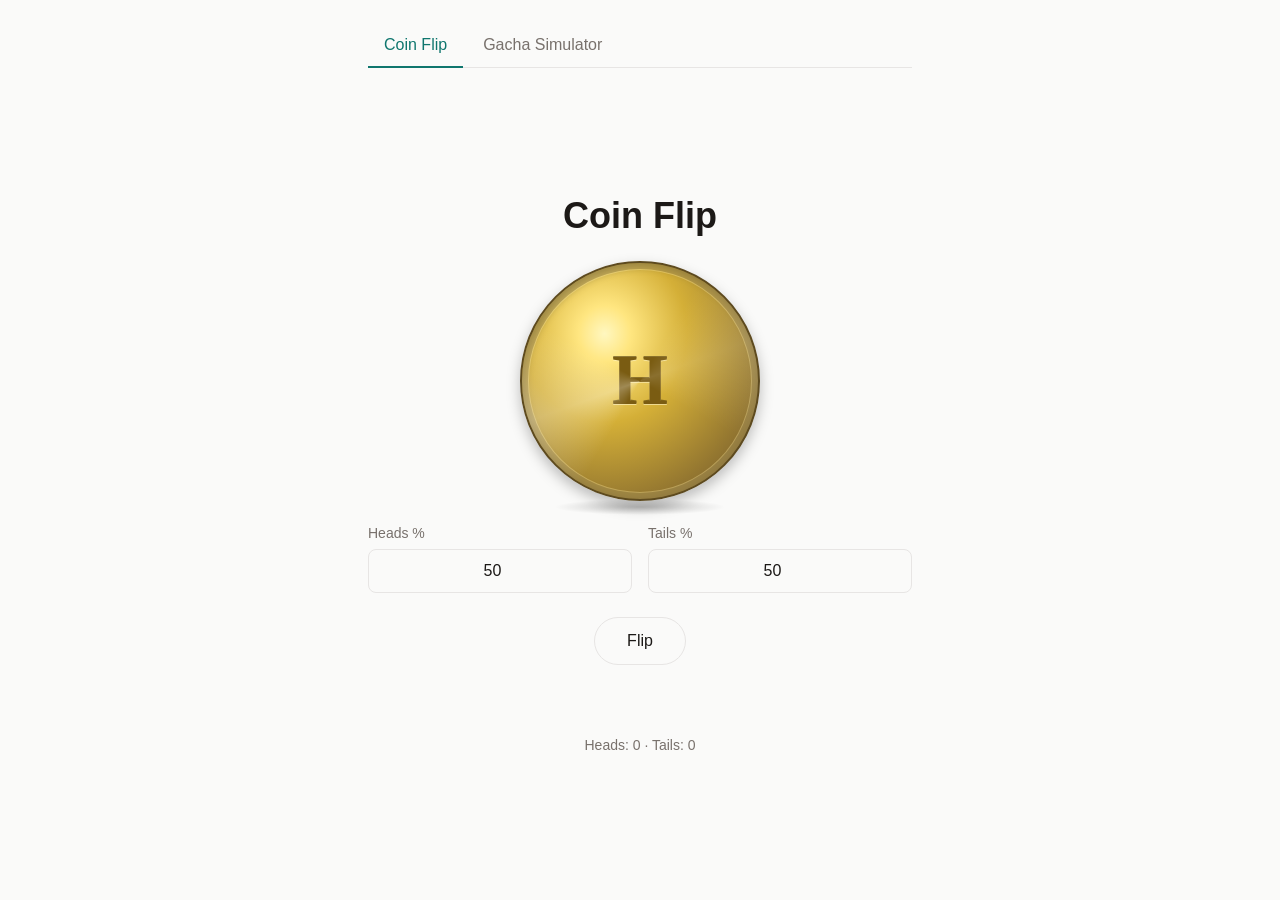
==== index.html @ 856ff793 "Simplify gacha cards: 5 per row, rarity badge overlaid on artwork" ====
<!DOCTYPE html>
<html lang="en">
<head>
	<meta charset="utf-8">
	<meta name="viewport" content="width=device-width, initial-scale=1, viewport-fit=cover">
	<title>Coin Flip</title>
	<link rel="icon" href="data:image/svg+xml,<svg xmlns='http://www.w3.org/2000/svg' viewBox='0 0 100 100'><text y='.9em' font-size='90'>🪙</text></svg>">
	<link rel="stylesheet" href="styles.css?v=6">
</head>
<body>
	<nav class="site-nav" aria-label="Simulators">
		<a class="nav-link active" href="index.html" aria-current="page">Coin Flip</a>
		<a class="nav-link" href="gacha.html">Gacha Simulator</a>
	</nav>
	<main class="app">
		<h1>Coin Flip</h1>
		<div class="scene">
			<div class="coin-shadow" aria-hidden="true"></div>
			<div class="coin-mover" id="coin" role="button" tabindex="0" aria-label="Flip the coin">
				<div class="coin">
					<div class="coin-face coin-heads" aria-hidden="true">H</div>
					<div class="coin-face coin-tails" aria-hidden="true">T</div>
				</div>
			</div>
		</div>
		<div class="controls">
			<label class="percent-field">
				<span>Heads %</span>
				<input id="heads-input" type="number" min="0" max="100" step="0.01" value="50" inputmode="decimal">
			</label>
			<label class="percent-field">
				<span>Tails %</span>
				<input id="tails-input" type="number" min="0" max="100" step="0.01" value="50" inputmode="decimal">
			</label>
		</div>
		<button id="flip-button" type="button">Flip</button>
		<p class="result" id="result" aria-live="polite"></p>
		<p class="stats" id="stats">Heads: 0 · Tails: 0</p>
	</main>
	<script src="script.js?v=4"></script>
</body>
</html>
---- styles.css ----
:root {
	/* color-scheme keeps native spinners and scrollbars on theme in dark mode */
	color-scheme: light dark;
	--bg: #fafaf9;
	--fg: #1c1917;
	--muted: #78716c;
	--accent: #0f766e;
	--border: #e7e5e4;
	--hover: rgba( 28, 25, 23, 0.06 );
}

@media ( prefers-color-scheme: dark ) {
	:root {
		--bg: #171717;
		--fg: #f5f5f4;
		--muted: #a8a29e;
		--accent: #5eead4;
		--border: #262626;
		--hover: rgba( 245, 245, 244, 0.08 );
	}
}

* {
	box-sizing: border-box;
}

body {
	margin: 0;
	min-height: 100dvh;
	/* Flex column keeps the nav above the app; the app's auto margin does the centring */
	display: flex;
	flex-direction: column;
	align-items: center;
	background: var( --bg );
	color: var( --fg );
	font-family: -apple-system, "Segoe UI", Roboto, "Helvetica Neue", sans-serif;
	/* Safe-area insets keep the column clear of notches and home indicators */
	padding: calc( env( safe-area-inset-top ) + 24px ) calc( env( safe-area-inset-right ) + 24px ) calc( env( safe-area-inset-bottom ) + 24px ) calc( env( safe-area-inset-left ) + 24px );
}

.app {
	display: flex;
	flex-direction: column;
	align-items: center;
	gap: 24px;
	width: 100%;
	max-width: 34rem;
	/* Auto margins centre the app when the page is short and scroll cleanly when it is not */
	margin: auto 0;
}

h1 {
	margin: 0;
	font-size: clamp( 1.5rem, 5vw, 2.25rem );
	font-weight: 600;
}

.scene {
	position: relative;
	width: clamp( 160px, 40vw, 240px );
	height: clamp( 160px, 40vw, 240px );
}

.coin-shadow {
	position: absolute;
	left: 50%;
	bottom: -14px;
	width: 72%;
	height: 16px;
	margin-left: -36%;
	border-radius: 50%;
	/* Soft ellipse reads as the coin's shadow on the ground */
	background: radial-gradient( ellipse, rgba( 0, 0, 0, 0.22 ), transparent 70% );
	pointer-events: none;
}

.coin-mover {
	position: relative;
	width: 100%;
	height: 100%;
	/* The coin is a button now: click it, or focus it and press Enter or Space */
	cursor: pointer;
	user-select: none;
	/* Perspective must sit on the parent of the rotating element, not a grandparent */
	perspective: 900px;
}

.coin {
	position: relative;
	width: 100%;
	height: 100%;
	transform-style: preserve-3d;
}

.coin-mover.flipping {
	/* The arc carries the coin up and down with gravity easings per segment */
	animation: toss-arc 1s;
	/* While the toss runs the coin ignores clicks, so a rapid click cannot queue another flip */
	pointer-events: none;
}

.coin-mover.flipping .coin {
	/* The spin runs at constant angular speed, exactly like a real tossed coin */
	animation: toss-spin 1s linear forwards;
}

.coin-mover.flipping ~ .coin-shadow {
	/* The ground shadow shrinks and fades as the coin rises, returns as it falls */
	animation: toss-shadow 1s;
}

.coin-mover:focus-visible {
	/* Keyboard focus gets a clear ring around the round coin */
	outline: 2px solid var( --accent );
	outline-offset: 6px;
	border-radius: 50%;
}

@keyframes toss-arc {
	/* Ease-out on the rise (fast launch, slow at apex), ease-in on the fall (slow drop, fast land) */
	0%   { transform: translateY( 0 ) scale( 1 ); animation-timing-function: ease-out; }
	45%  { transform: translateY( -150px ) scale( 0.94 ); animation-timing-function: ease-in; }
	100% { transform: translateY( 0 ) scale( 1 ); }
}

@keyframes toss-spin {
	0%   { transform: rotateX( var( --flip-from, 0deg ) ); }
	100% { transform: rotateX( var( --flip-to, 1800deg ) ); }
}

@keyframes toss-shadow {
	0%   { transform: scale( 1 ); opacity: 0.7; }
	45%  { transform: scale( 0.5 ); opacity: 0.2; }
	100% { transform: scale( 1 ); opacity: 0.7; }
}

.coin-face {
	position: absolute;
	inset: 0;
	display: grid;
	place-items: center;
	border-radius: 50%;
	/* The border doubles as the visible edge when the coin is edge-on mid-toss */
	border: 2px solid #5d4a1f;
	/* Two radial gradients fake the convex dome of a struck coin */
	background:
		radial-gradient( ellipse farthest-corner at 35% 30%, #fff7c0 0%, #ffe680 12%, #d4af37 38%, #8a6e2f 78%, #5d4a1f 100% )
		, radial-gradient( ellipse farthest-corner at 65% 70%, #b8860b 0%, #d4af37 45%, #f0d060 100% );
	/* Inset rings read as the milled rim; the drop shadow lifts it off the page */
	box-shadow:
		inset 0 0 0 6px rgba( 60, 40, 0, 0.25 )
		, inset 0 0 0 7px rgba( 255, 235, 160, 0.35 )
		, inset 2px 3px 8px rgba( 0, 0, 0, 0.35 )
		, 0 6px 14px rgba( 0, 0, 0, 0.25 );
	color: #7a5c12;
	font-family: Georgia, "Times New Roman", serif;
	font-size: clamp( 3rem, 12vw, 4.5rem );
	font-weight: 700;
	/* Light below and dark above carves the lettering into the metal */
	text-shadow: 0 1px 0 rgba( 255, 245, 200, 0.6 ), 0 -1px 0 rgba( 60, 40, 0, 0.55 );
	backface-visibility: hidden;
}

.coin-face::after {
	/* Conic sheen sweeps across the face like light off polished gold */
	content: "";
	position: absolute;
	inset: 0;
	border-radius: 50%;
	pointer-events: none;
	background: conic-gradient( from 210deg, transparent 0deg, rgba( 255, 255, 255, 0.28 ) 40deg, transparent 90deg, transparent 180deg, rgba( 255, 255, 255, 0.12 ) 220deg, transparent 270deg );
}

.coin-tails {
	/* Tails starts rotated so it is the hidden back until the coin flips */
	transform: rotateX( 180deg );
}

.controls {
	display: flex;
	gap: 16px;
	width: 100%;
}

.percent-field {
	display: flex;
	flex-direction: column;
	gap: 8px;
	flex: 1;
	min-width: 0;
	color: var( --muted );
	font-size: 0.875rem;
}

input {
	min-height: 44px;
	width: 100%;
	padding: 8px 12px;
	border: 1px solid var( --border );
	border-radius: 8px;
	background: transparent;
	color: var( --fg );
	font: inherit;
	font-size: 16px; /* 16px stops iOS from auto-zooming the focused field */
	font-variant-numeric: tabular-nums;
	text-align: center;
}

input:focus {
	border-color: var( --accent );
}

input:focus-visible,
button:focus-visible {
	/* Keyboard focus keeps a visible ring instead of relying on the border tint alone */
	outline: 2px solid var( --accent );
	outline-offset: 2px;
}

button {
	min-height: 48px;
	padding: 14px 32px;
	border: 1px solid var( --border );
	border-radius: 999px;
	background: transparent;
	color: var( --fg );
	font: inherit;
	font-size: 1rem;
	cursor: pointer;
	transition: background 120ms ease, transform 120ms ease;
}

button:hover {
	background: var( --hover );
}

button:active {
	transform: scale( 0.98 );
}

button:disabled {
	opacity: 0.5;
	cursor: default;
}

.result {
	margin: 0;
	min-height: 1.5em;
	font-weight: 600;
	color: var( --muted );
}

.stats {
	margin: 0;
	min-height: 1.5em;
	font-size: 0.875rem;
	font-variant-numeric: tabular-nums;
	color: var( --muted );
}

.site-nav {
	display: flex;
	gap: 4px;
	width: 100%;
	max-width: 34rem;
	margin-bottom: 8px;
	border-bottom: 1px solid var( --border );
}

.nav-link {
	padding: 12px 16px;
	margin-bottom: -1px;
	border-bottom: 2px solid transparent;
	color: var( --muted );
	font-weight: 500;
	text-decoration: none;
}

.nav-link:hover {
	background: var( --hover );
	color: var( --fg );
}

.nav-link.active {
	/* The active page keeps the accent underline so the current tab is obvious */
	border-bottom-color: var( --accent );
	color: var( --accent );
}

.gacha-controls {
	display: flex;
	align-items: flex-end;
	gap: 16px;
	width: 100%;
}

.percent-input-row {
	display: flex;
	align-items: center;
	gap: 6px;
}

.percent-input-row input {
	width: 6rem;
}

.percent-suffix {
	color: var( --muted );
	font-size: 0.875rem;
}

.button-row {
	display: flex;
	gap: 8px;
}

.field-error {
	margin: 0;
	width: 100%;
	color: #dc2626;
	font-size: 0.875rem;
}

.status {
	margin: 0;
	min-height: 1.5em;
	color: var( --muted );
}

.results-grid {
	/* Exactly five cards per row, gacha-style, at every viewport width */
	display: grid;
	grid-template-columns: repeat( 5, 1fr );
	gap: 8px;
	width: 100%;
	margin: 0;
	padding: 0;
	list-style: none;
}

.card {
	overflow: hidden;
	border: 2px solid var( --border );
	border-radius: 10px;
	background: var( --bg );
}

.card-media {
	position: relative;
	aspect-ratio: 3 / 4;
	background: var( --hover );
}

.card-media img {
	display: block;
	width: 100%;
	height: 100%;
	object-fit: cover;
}

.card-fallback {
	display: grid;
	place-items: center;
	height: 100%;
	color: var( --muted );
	font-size: 0.75rem;
}

.rarity-badge {
	/* The badge sits inside the artwork so each card is just image plus rarity */
	position: absolute;
	top: 6px;
	left: 6px;
	padding: 2px 7px;
	border-radius: 999px;
	font-size: 0.7rem;
	font-weight: 700;
	letter-spacing: 0.04em;
	box-shadow: 0 1px 3px rgba( 0, 0, 0, 0.35 );
}

.card-ssr {
	/* Gold reads as the top rarity; the glow stays subtle so the art is the focus */
	border-color: #d4af37;
	box-shadow: 0 0 12px rgba( 212, 175, 55, 0.35 );
}

.card-ssr .rarity-badge {
	background: #d4af37;
	color: #3f2d00;
}

.card-sr {
	border-color: #a855f7;
}

.card-sr .rarity-badge {
	background: #a855f7;
	color: #1e1033;
}

.card-r {
	border-color: #3b82f6;
}

.card-r .rarity-badge {
	background: #3b82f6;
	color: #0b1d33;
}

.summary {
	display: flex;
	flex-direction: column;
	gap: 4px;
	width: 100%;
}

.attribution {
	margin: 0;
	color: var( --muted );
	font-size: 0.75rem;
}

.attribution a {
	color: var( --accent );
}

@media ( max-width: 600px ) {
	/* Inputs stack under 600px so each field keeps a comfortable tap target */
	.controls {
		flex-direction: column;
	}
	/* Gacha controls and buttons stack so the pull button stays a full-width tap target */
	.gacha-controls {
		flex-direction: column;
		align-items: stretch;
	}
	.button-row button {
		flex: 1;
	}
}
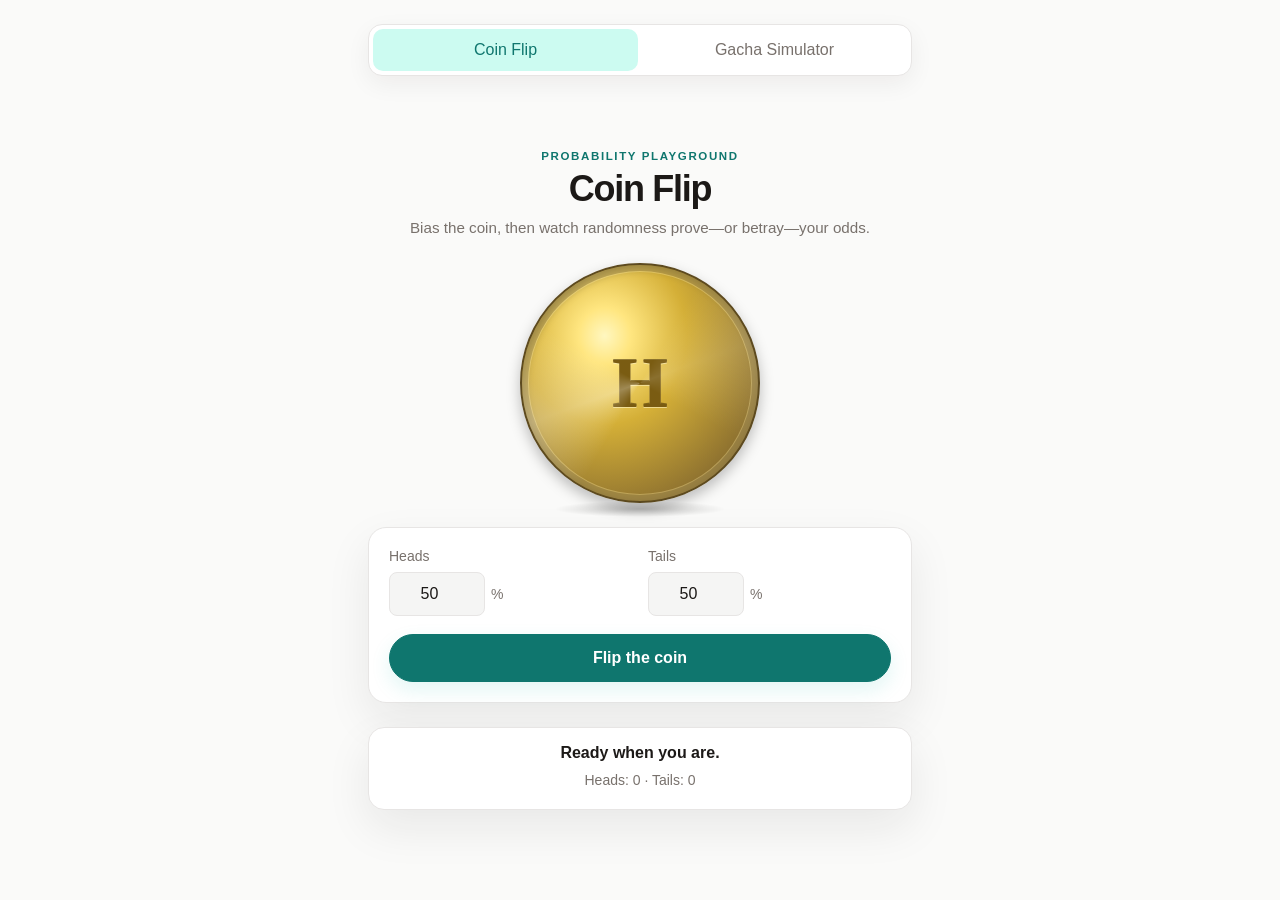
==== commit b0c6896a: "[verified] enhance simulator UX and probability checks" ====
--- a/index.html
+++ b/index.html
@@ -5,38 +5,60 @@
 	<meta name="viewport" content="width=device-width, initial-scale=1, viewport-fit=cover">
 	<title>Coin Flip</title>
 	<link rel="icon" href="data:image/svg+xml,<svg xmlns='http://www.w3.org/2000/svg' viewBox='0 0 100 100'><text y='.9em' font-size='90'>🪙</text></svg>">
-	<link rel="stylesheet" href="styles.css?v=6">
+	<link rel="stylesheet" href="styles.css?v=9">
+	<script>
+		// Embed mode ( ?embed=1 ) hides the simulator nav and trims page chrome
+		// so the app sits cleanly inside a parent page's iframe ( game corner ).
+		if ( new URLSearchParams( location.search ).has( "embed" ) ) {
+			document.documentElement.dataset.embed = "1";
+		}
+	</script>
 </head>
 <body>
 	<nav class="site-nav" aria-label="Simulators">
 		<a class="nav-link active" href="index.html" aria-current="page">Coin Flip</a>
 		<a class="nav-link" href="gacha.html">Gacha Simulator</a>
 	</nav>
-	<main class="app">
-		<h1>Coin Flip</h1>
+	<main class="app coin-app">
+		<header class="app-header">
+			<p class="eyebrow">Probability playground</p>
+			<h1>Coin Flip</h1>
+			<p class="app-intro">Bias the coin, then watch randomness prove—or betray—your odds.</p>
+		</header>
 		<div class="scene">
+			<button class="coin-mover" id="coin" type="button" aria-label="Flip the coin">
+				<span class="coin">
+					<span class="coin-face coin-heads" aria-hidden="true">H</span>
+					<span class="coin-face coin-tails" aria-hidden="true">T</span>
+				</span>
+			</button>
 			<div class="coin-shadow" aria-hidden="true"></div>
-			<div class="coin-mover" id="coin" role="button" tabindex="0" aria-label="Flip the coin">
-				<div class="coin">
-					<div class="coin-face coin-heads" aria-hidden="true">H</div>
-					<div class="coin-face coin-tails" aria-hidden="true">T</div>
-				</div>
+		</div>
+		<section class="control-card coin-controls" aria-label="Coin controls">
+			<div class="controls">
+				<label class="percent-field">
+					<span>Heads</span>
+					<span class="percent-input-row">
+						<input id="heads-input" type="number" min="0" max="100" step="0.01" value="50" inputmode="decimal" aria-describedby="coin-error" required>
+						<span class="percent-suffix">%</span>
+					</span>
+				</label>
+				<label class="percent-field">
+					<span>Tails</span>
+					<span class="percent-input-row">
+						<input id="tails-input" type="number" min="0" max="100" step="0.01" value="50" inputmode="decimal" aria-describedby="coin-error" required>
+						<span class="percent-suffix">%</span>
+					</span>
+				</label>
 			</div>
-		</div>
-		<div class="controls">
-			<label class="percent-field">
-				<span>Heads %</span>
-				<input id="heads-input" type="number" min="0" max="100" step="0.01" value="50" inputmode="decimal">
-			</label>
-			<label class="percent-field">
-				<span>Tails %</span>
-				<input id="tails-input" type="number" min="0" max="100" step="0.01" value="50" inputmode="decimal">
-			</label>
-		</div>
-		<button id="flip-button" type="button">Flip</button>
-		<p class="result" id="result" aria-live="polite"></p>
-		<p class="stats" id="stats">Heads: 0 · Tails: 0</p>
+			<p class="field-error" id="coin-error" role="alert" hidden>Enter a valid percentage before flipping.</p>
+			<button class="primary-button" id="flip-button" type="button">Flip the coin</button>
+		</section>
+		<section class="result-panel" aria-label="Flip results">
+			<p class="result" id="result" aria-live="polite">Ready when you are.</p>
+			<p class="stats" id="stats">Heads: 0 · Tails: 0</p>
+		</section>
 	</main>
-	<script src="script.js?v=4"></script>
+	<script src="script.js?v=5"></script>
 </body>
 </html>
--- a/styles.css
+++ b/styles.css
@@ -7,6 +7,12 @@
 	--accent: #0f766e;
 	--border: #e7e5e4;
 	--hover: rgba( 28, 25, 23, 0.06 );
+	--surface: #ffffff;
+	--surface-muted: #f5f5f4;
+	--accent-soft: #ccfbf1;
+	--accent-contrast: #ffffff;
+	--page-glow: rgba( 20, 184, 166, 0.12 );
+	--shadow: 0 18px 45px rgba( 28, 25, 23, 0.08 );
 }
 
 @media ( prefers-color-scheme: dark ) {
@@ -17,11 +23,54 @@
 		--accent: #5eead4;
 		--border: #262626;
 		--hover: rgba( 245, 245, 244, 0.08 );
-	}
+		--surface: #202020;
+		--surface-muted: #292929;
+		--accent-soft: rgba( 94, 234, 212, 0.14 );
+		--accent-contrast: #10201d;
+		--page-glow: rgba( 45, 212, 191, 0.10 );
+		--shadow: 0 22px 55px rgba( 0, 0, 0, 0.28 );
+	}
+}
+
+/* A parent page can force either palette; these blocks sit after the media query so they win. */
+:root[data-theme="light"] {
+	color-scheme: light;
+	--bg: #fafaf9;
+	--fg: #1c1917;
+	--muted: #78716c;
+	--accent: #0f766e;
+	--border: #e7e5e4;
+	--hover: rgba( 28, 25, 23, 0.06 );
+	--surface: #ffffff;
+	--surface-muted: #f5f5f4;
+	--accent-soft: #ccfbf1;
+	--accent-contrast: #ffffff;
+	--page-glow: rgba( 20, 184, 166, 0.12 );
+	--shadow: 0 18px 45px rgba( 28, 25, 23, 0.08 );
+}
+
+:root[data-theme="dark"] {
+	color-scheme: dark;
+	--bg: #171717;
+	--fg: #f5f5f4;
+	--muted: #a8a29e;
+	--accent: #5eead4;
+	--border: #262626;
+	--hover: rgba( 245, 245, 244, 0.08 );
+	--surface: #202020;
+	--surface-muted: #292929;
+	--accent-soft: rgba( 94, 234, 212, 0.14 );
+	--accent-contrast: #10201d;
+	--page-glow: rgba( 45, 212, 191, 0.10 );
+	--shadow: 0 22px 55px rgba( 0, 0, 0, 0.28 );
 }
 
 * {
 	box-sizing: border-box;
+}
+
+[hidden] {
+	display: none !important;
 }
 
 body {
@@ -33,7 +82,7 @@
 	align-items: center;
 	background: var( --bg );
 	color: var( --fg );
-	font-family: -apple-system, "Segoe UI", Roboto, "Helvetica Neue", sans-serif;
+	font-family: "Avenir Next", Avenir, "Segoe UI", Roboto, "Helvetica Neue", sans-serif;
 	/* Safe-area insets keep the column clear of notches and home indicators */
 	padding: calc( env( safe-area-inset-top ) + 24px ) calc( env( safe-area-inset-right ) + 24px ) calc( env( safe-area-inset-bottom ) + 24px ) calc( env( safe-area-inset-left ) + 24px );
 }
@@ -52,7 +101,9 @@
 h1 {
 	margin: 0;
 	font-size: clamp( 1.5rem, 5vw, 2.25rem );
-	font-weight: 600;
+	font-weight: 750;
+	letter-spacing: -0.035em;
+	text-wrap: balance;
 }
 
 .scene {
@@ -81,11 +132,17 @@
 	/* The coin is a button now: click it, or focus it and press Enter or Space */
 	cursor: pointer;
 	user-select: none;
+	min-height: 0;
+	padding: 0;
+	border: 0;
+	background: transparent;
+	color: inherit;
 	/* Perspective must sit on the parent of the rotating element, not a grandparent */
 	perspective: 900px;
 }
 
 .coin {
+	display: block;
 	position: relative;
 	width: 100%;
 	height: 100%;
@@ -238,6 +295,18 @@
 	transform: scale( 0.98 );
 }
 
+.coin-mover:hover {
+	background: transparent;
+}
+
+.coin-mover:active {
+	transform: none;
+}
+
+.coin-mover:disabled {
+	opacity: 1;
+}
+
 button:disabled {
 	opacity: 0.5;
 	cursor: default;
@@ -356,6 +425,7 @@
 	width: 100%;
 	height: 100%;
 	object-fit: cover;
+	transition: transform 150ms ease;
 }
 
 .card-fallback {
@@ -364,6 +434,23 @@
 	height: 100%;
 	color: var( --muted );
 	font-size: 0.75rem;
+}
+
+.card-link {
+	display: block;
+	text-decoration: none;
+}
+
+.card-link:focus-visible {
+	/* Keyboard focus on a card link gets the same ring as buttons and inputs */
+	outline: 2px solid var( --accent );
+	outline-offset: 2px;
+	border-radius: 8px;
+}
+
+.card:hover .card-media img {
+	/* A gentle zoom signals the card is clickable without hiding the artwork */
+	transform: scale( 1.03 );
 }
 
 .rarity-badge {
@@ -415,22 +502,254 @@
 	width: 100%;
 }
 
-.attribution {
-	margin: 0;
+/* Operate surfaces keep controls prominent and feedback compact. */
+.app-header {
+	display: grid;
+	justify-items: center;
+	gap: 6px;
+	text-align: center;
+}
+
+.eyebrow {
+	margin: 0;
+	color: var( --accent );
+	font-size: 0.72rem;
+	font-weight: 750;
+	letter-spacing: 0.14em;
+	text-transform: uppercase;
+}
+
+.app-intro {
+	max-width: 30rem;
+	margin: 0;
+	color: var( --muted );
+	font-size: 0.95rem;
+	line-height: 1.55;
+	text-wrap: pretty;
+}
+
+.gacha-app {
+	flex: 0 0 auto;
+	justify-content: flex-start;
+	margin-block: clamp( 2rem, 7vh, 4rem ) 0;
+}
+
+.control-card,
+.result-panel,
+.summary {
+	width: 100%;
+	border: 1px solid var( --border );
+	background: var( --surface );
+	box-shadow: var( --shadow );
+}
+
+.control-card {
+	display: grid;
+	gap: 18px;
+	padding: 20px;
+	border-radius: 18px;
+}
+
+.coin-controls .primary-button {
+	width: 100%;
+}
+
+.result-panel {
+	display: grid;
+	gap: 4px;
+	padding: 16px 20px;
+	border-radius: 16px;
+	text-align: center;
+}
+
+.result-panel .result {
+	color: var( --fg );
+	font-size: 1rem;
+}
+
+input {
+	background: var( --surface-muted );
+	transition: border-color 120ms ease, box-shadow 120ms ease, background 120ms ease;
+}
+
+input:focus {
+	background: var( --surface );
+	box-shadow: 0 0 0 3px var( --accent-soft );
+}
+
+.primary-button {
+	border-color: var( --accent );
+	background: var( --accent );
+	color: var( --accent-contrast );
+	font-weight: 700;
+	box-shadow: 0 8px 20px var( --page-glow );
+}
+
+.primary-button:hover {
+	background: var( --accent );
+	filter: brightness( 1.08 );
+	transform: translateY( -1px );
+}
+
+.site-nav {
+	padding: 4px;
+	border: 1px solid var( --border );
+	border-radius: 14px;
+	background: var( --surface );
+	box-shadow: 0 8px 24px rgba( 28, 25, 23, 0.06 );
+}
+
+.nav-link {
+	margin: 0;
+	border: 0;
+	border-radius: 10px;
+	text-align: center;
+	flex: 1;
+}
+
+.nav-link.active {
+	background: var( --accent-soft );
+}
+
+.expected-line {
+	color: var( --fg );
+	font-weight: 600;
+}
+
+.odds-breakdown {
+	display: grid;
+	grid-template-columns: repeat( 3, 1fr );
+	gap: 8px;
+}
+
+.odds-chip {
+	display: flex;
+	justify-content: space-between;
+	gap: 6px;
+	padding: 8px 10px;
+	border: 1px solid var( --border );
+	border-radius: 10px;
+	background: var( --surface-muted );
 	color: var( --muted );
 	font-size: 0.75rem;
-}
-
-.attribution a {
-	color: var( --accent );
+	font-variant-numeric: tabular-nums;
+}
+
+.odds-chip strong {
+	color: var( --fg );
+}
+
+.odds-ssr {
+	border-color: rgba( 212, 175, 55, 0.55 );
+}
+
+.odds-sr {
+	border-color: rgba( 168, 85, 247, 0.48 );
+}
+
+.odds-r {
+	border-color: rgba( 59, 130, 246, 0.48 );
+}
+
+.odds-ten {
+	grid-column: 1 / -1;
+	background: var( --accent-soft );
+}
+
+.results-heading {
+	display: flex;
+	align-items: baseline;
+	justify-content: space-between;
+	gap: 16px;
+	width: 100%;
+}
+
+.results-heading h2,
+.results-heading p {
+	margin: 0;
+}
+
+.results-heading h2 {
+	font-size: 1rem;
+	letter-spacing: -0.01em;
+}
+
+.results-heading p {
+	color: var( --muted );
+	font-size: 0.75rem;
+}
+
+.empty-state {
+	width: 100%;
+	margin: 0;
+	padding: 28px 18px;
+	border: 1px dashed var( --border );
+	border-radius: 14px;
+	background: var( --surface-muted );
+	color: var( --muted );
+	font-size: 0.875rem;
+	line-height: 1.5;
+	text-align: center;
+}
+
+.summary {
+	gap: 6px;
+	padding: 14px 16px;
+	border-radius: 14px;
+	box-shadow: none;
+}
+
+.card {
+	box-shadow: 0 4px 12px rgba( 0, 0, 0, 0.08 );
+	animation: card-reveal 260ms both;
+}
+
+.card.card-ssr {
+	box-shadow: 0 4px 12px rgba( 0, 0, 0, 0.08 ), 0 0 12px rgba( 212, 175, 55, 0.35 );
+}
+
+.card:nth-child( 2n ) {
+	animation-delay: 30ms;
+}
+
+.card:nth-child( 3n ) {
+	animation-delay: 60ms;
+}
+
+@keyframes card-reveal {
+	from {
+		opacity: 0;
+		transform: translateY( 8px ) scale( 0.98 );
+	}
+	to {
+		opacity: 1;
+		transform: translateY( 0 ) scale( 1 );
+	}
+}
+
+@media ( prefers-reduced-motion: reduce ) {
+	*,
+	*::before,
+	*::after {
+		scroll-behavior: auto !important;
+		animation-duration: 0.01ms !important;
+		animation-iteration-count: 1 !important;
+		transition-duration: 0.01ms !important;
+	}
 }
 
 @media ( max-width: 600px ) {
-	/* Inputs stack under 600px so each field keeps a comfortable tap target */
+	body {
+		padding: calc( env( safe-area-inset-top ) + 16px ) calc( env( safe-area-inset-right ) + 16px ) calc( env( safe-area-inset-bottom ) + 16px ) calc( env( safe-area-inset-left ) + 16px );
+	}
+	/* Inputs stack when needed; the linked coin pair remains side by side on ordinary phones */
 	.controls {
 		flex-direction: column;
 	}
-	/* Gacha controls and buttons stack so the pull button stays a full-width tap target */
+	.coin-app .controls {
+		flex-direction: row;
+	}
+	/* Gacha controls stack so the pull button stays a full-width tap target */
 	.gacha-controls {
 		flex-direction: column;
 		align-items: stretch;
@@ -438,4 +757,40 @@
 	.button-row button {
 		flex: 1;
 	}
-}
+	.control-card {
+		padding: 16px;
+	}
+	.results-heading {
+		align-items: flex-start;
+		flex-direction: column;
+		gap: 4px;
+	}
+	.results-grid {
+		gap: 4px;
+	}
+	.rarity-badge {
+		padding: 2px 5px;
+		font-size: 0.75rem;
+	}
+}
+
+@media ( max-width: 340px ) {
+	.coin-app .controls {
+		flex-direction: column;
+	}
+}
+
+/* Embed mode ( [data-embed] ) keeps only the app: no nav, no full-page chrome */
+:root[data-embed] body {
+	min-height: 0;
+	background: transparent;
+	padding: 20px;
+}
+
+:root[data-embed] .site-nav {
+	display: none;
+}
+
+:root[data-embed] .gacha-app {
+	margin-block: 0;
+}
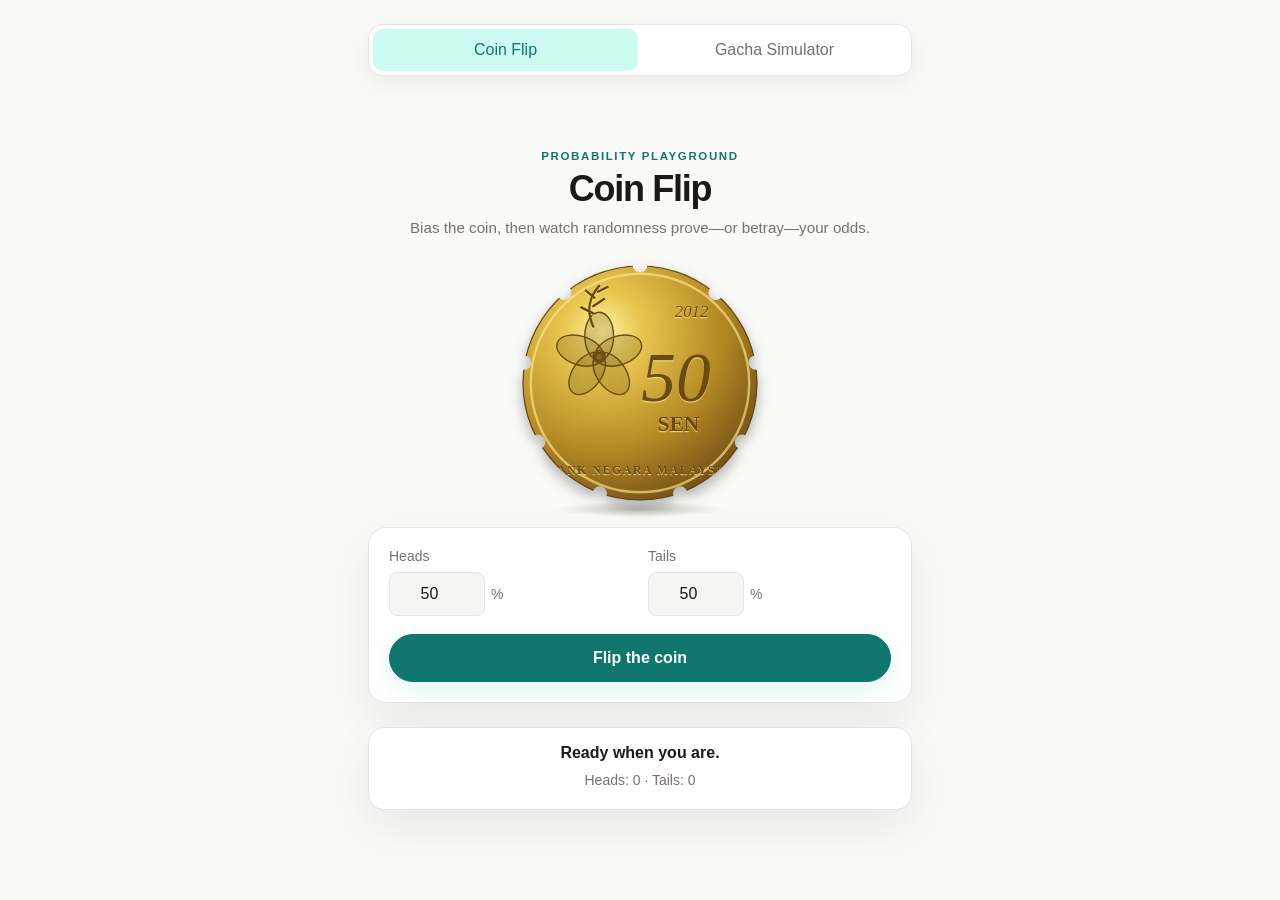
==== commit 2ee46114: "feat: recreate coin as Malaysian 50 sen" ====
--- a/index.html
+++ b/index.html
@@ -5,7 +5,7 @@
 	<meta name="viewport" content="width=device-width, initial-scale=1, viewport-fit=cover">
 	<title>Coin Flip</title>
 	<link rel="icon" href="data:image/svg+xml,<svg xmlns='http://www.w3.org/2000/svg' viewBox='0 0 100 100'><text y='.9em' font-size='90'>🪙</text></svg>">
-	<link rel="stylesheet" href="styles.css?v=9">
+	<link rel="stylesheet" href="styles.css?v=10">
 	<script>
 		// Embed mode ( ?embed=1 ) hides the simulator nav and trims page chrome
 		// so the app sits cleanly inside a parent page's iframe ( game corner ).
@@ -28,8 +28,100 @@
 		<div class="scene">
 			<button class="coin-mover" id="coin" type="button" aria-label="Flip the coin">
 				<span class="coin">
-					<span class="coin-face coin-heads" aria-hidden="true">H</span>
-					<span class="coin-face coin-tails" aria-hidden="true">T</span>
+					<span class="coin-face coin-heads" aria-hidden="true">
+						<svg class="coin-art" viewBox="0 0 200 200" focusable="false">
+							<defs>
+								<radialGradient id="heads-metal" cx="34%" cy="28%" r="78%">
+									<stop offset="0%" stop-color="#fff3a8"/>
+									<stop offset="20%" stop-color="#e9c951"/>
+									<stop offset="64%" stop-color="#b58a24"/>
+									<stop offset="100%" stop-color="#735018"/>
+								</radialGradient>
+								<mask id="heads-shape">
+									<circle cx="100" cy="100" r="98" fill="white"/>
+									<g fill="black">
+										<circle cx="100" cy="2" r="6"/>
+										<circle cx="163" cy="24.9" r="6"/>
+										<circle cx="196.5" cy="83" r="6"/>
+										<circle cx="184.9" cy="149" r="6"/>
+										<circle cx="133.5" cy="192.1" r="6"/>
+										<circle cx="66.5" cy="192.1" r="6"/>
+										<circle cx="15.1" cy="149" r="6"/>
+										<circle cx="3.5" cy="83" r="6"/>
+										<circle cx="37" cy="24.9" r="6"/>
+									</g>
+								</mask>
+							</defs>
+							<g mask="url(#heads-shape)">
+								<circle class="coin-metal" cx="100" cy="100" r="98" fill="url(#heads-metal)"/>
+								<circle class="coin-rim" cx="100" cy="100" r="91"/>
+								<g class="coin-hibiscus" transform="translate(66 78)">
+									<ellipse cx="0" cy="-17" rx="12" ry="20"/>
+									<ellipse cx="16" cy="-5" rx="12" ry="20" transform="rotate(72 16 -5)"/>
+									<ellipse cx="10" cy="14" rx="12" ry="20" transform="rotate(144 10 14)"/>
+									<ellipse cx="-10" cy="14" rx="12" ry="20" transform="rotate(216 -10 14)"/>
+									<ellipse cx="-16" cy="-5" rx="12" ry="20" transform="rotate(288 -16 -5)"/>
+									<circle cx="0" cy="0" r="5"/>
+								</g>
+								<path class="coin-engraving coin-sprig" d="M61 53 C55 40 58 28 66 19 M61 42 l-10 -5 M61 36 l9 -6 M62 29 l-7 -6 M65 24 l8 -4"/>
+								<text class="coin-year" x="143" y="45" text-anchor="middle">2012</text>
+								<text class="coin-value" x="130" y="115" text-anchor="middle">50</text>
+								<text class="coin-sen" x="132" y="140" text-anchor="middle">SEN</text>
+								<text class="coin-bank" x="100" y="176" text-anchor="middle">BANK NEGARA MALAYSIA</text>
+							</g>
+						</svg>
+					</span>
+					<span class="coin-face coin-tails" aria-hidden="true">
+						<svg class="coin-art" viewBox="0 0 200 200" focusable="false">
+							<defs>
+								<radialGradient id="tails-metal" cx="36%" cy="28%" r="78%">
+									<stop offset="0%" stop-color="#fff0a1"/>
+									<stop offset="24%" stop-color="#dfbd42"/>
+									<stop offset="68%" stop-color="#a97c1f"/>
+									<stop offset="100%" stop-color="#684615"/>
+								</radialGradient>
+								<pattern id="security-lines" width="3" height="3" patternUnits="userSpaceOnUse" patternTransform="rotate(8)">
+									<line x1="0" y1="0" x2="0" y2="3" stroke="#6b5019" stroke-width="0.7"/>
+								</pattern>
+								<mask id="tails-shape">
+									<circle cx="100" cy="100" r="98" fill="white"/>
+									<g fill="black">
+										<circle cx="100" cy="2" r="6"/>
+										<circle cx="163" cy="24.9" r="6"/>
+										<circle cx="196.5" cy="83" r="6"/>
+										<circle cx="184.9" cy="149" r="6"/>
+										<circle cx="133.5" cy="192.1" r="6"/>
+										<circle cx="66.5" cy="192.1" r="6"/>
+										<circle cx="15.1" cy="149" r="6"/>
+										<circle cx="3.5" cy="83" r="6"/>
+										<circle cx="37" cy="24.9" r="6"/>
+									</g>
+								</mask>
+							</defs>
+							<g mask="url(#tails-shape)">
+								<circle class="coin-metal" cx="100" cy="100" r="98" fill="url(#tails-metal)"/>
+								<circle class="coin-rim" cx="100" cy="100" r="91"/>
+								<circle cx="79" cy="103" r="61" fill="url(#security-lines)" opacity="0.72"/>
+								<g class="coin-dots">
+									<circle cx="28" cy="58" r="2.6"/><circle cx="22" cy="76" r="2.6"/>
+									<circle cx="20" cy="96" r="2.6"/><circle cx="22" cy="116" r="2.6"/>
+									<circle cx="28" cy="136" r="2.6"/><circle cx="39" cy="154" r="2.6"/>
+									<circle cx="53" cy="168" r="2.6"/><circle cx="70" cy="178" r="2.6"/>
+									<circle cx="89" cy="183" r="2.6"/><circle cx="109" cy="183" r="2.6"/>
+									<circle cx="129" cy="178" r="2.6"/><circle cx="146" cy="168" r="2.6"/>
+									<circle cx="160" cy="154" r="2.6"/><circle cx="171" cy="136" r="2.6"/>
+								</g>
+								<g class="coin-tendrils">
+									<path d="M71 150 C75 127 82 110 101 95 C119 80 123 62 111 49 C99 36 80 42 82 57 C84 69 99 68 101 58"/>
+									<path d="M92 132 C116 138 135 126 133 109 C131 94 112 94 108 108 C105 120 119 125 126 116"/>
+									<path d="M95 97 C78 89 69 74 74 61 C79 48 94 49 98 60"/>
+									<path d="M72 145 C58 133 54 118 62 106 M105 91 C122 89 140 78 143 61"/>
+									<path d="M62 106 C53 103 47 107 44 115 C53 118 60 115 62 106 M143 61 C152 57 158 60 161 68 C152 71 146 69 143 61"/>
+								</g>
+								<text class="coin-latent" x="148" y="104" text-anchor="middle">50</text>
+							</g>
+						</svg>
+					</span>
 				</span>
 			</button>
 			<div class="coin-shadow" aria-hidden="true"></div>
--- a/styles.css
+++ b/styles.css
@@ -147,6 +147,7 @@
 	width: 100%;
 	height: 100%;
 	transform-style: preserve-3d;
+	will-change: transform;
 }
 
 .coin-mover.flipping {
@@ -194,38 +195,93 @@
 .coin-face {
 	position: absolute;
 	inset: 0;
-	display: grid;
-	place-items: center;
-	border-radius: 50%;
-	/* The border doubles as the visible edge when the coin is edge-on mid-toss */
-	border: 2px solid #5d4a1f;
-	/* Two radial gradients fake the convex dome of a struck coin */
-	background:
-		radial-gradient( ellipse farthest-corner at 35% 30%, #fff7c0 0%, #ffe680 12%, #d4af37 38%, #8a6e2f 78%, #5d4a1f 100% )
-		, radial-gradient( ellipse farthest-corner at 65% 70%, #b8860b 0%, #d4af37 45%, #f0d060 100% );
-	/* Inset rings read as the milled rim; the drop shadow lifts it off the page */
-	box-shadow:
-		inset 0 0 0 6px rgba( 60, 40, 0, 0.25 )
-		, inset 0 0 0 7px rgba( 255, 235, 160, 0.35 )
-		, inset 2px 3px 8px rgba( 0, 0, 0, 0.35 )
-		, 0 6px 14px rgba( 0, 0, 0, 0.25 );
-	color: #7a5c12;
+	backface-visibility: hidden;
+}
+
+.coin-art {
+	display: block;
+	width: 100%;
+	height: 100%;
+	overflow: visible;
+	pointer-events: none;
+	filter: drop-shadow( 0 6px 7px rgba( 0, 0, 0, 0.3 ) );
+}
+
+.coin-metal {
+	stroke: #604514;
+	stroke-width: 2;
+}
+
+.coin-rim {
+	fill: none;
+	stroke: rgba( 255, 231, 132, 0.65 );
+	stroke-width: 2;
+}
+
+.coin-hibiscus ellipse,
+.coin-hibiscus circle {
+	fill: rgba( 102, 72, 15, 0.22 );
+	stroke: #6b4d14;
+	stroke-width: 1.2;
+}
+
+.coin-engraving,
+.coin-tendrils path {
+	fill: none;
+	stroke: #654812;
+	stroke-linecap: round;
+	stroke-linejoin: round;
+	filter: drop-shadow( 0 1px 0 rgba( 255, 232, 134, 0.75 ) );
+}
+
+.coin-engraving {
+	stroke-width: 2;
+}
+
+.coin-tendrils path {
+	stroke-width: 4.5;
+}
+
+.coin-value,
+.coin-sen,
+.coin-year,
+.coin-bank,
+.coin-latent {
+	fill: #6a4b13;
 	font-family: Georgia, "Times New Roman", serif;
-	font-size: clamp( 3rem, 12vw, 4.5rem );
+	filter: drop-shadow( 0 1px 0 rgba( 255, 235, 145, 0.8 ) );
+}
+
+.coin-value {
+	font-size: 58px;
+	font-style: italic;
+}
+
+.coin-sen {
+	font-size: 18px;
 	font-weight: 700;
-	/* Light below and dark above carves the lettering into the metal */
-	text-shadow: 0 1px 0 rgba( 255, 245, 200, 0.6 ), 0 -1px 0 rgba( 60, 40, 0, 0.55 );
-	backface-visibility: hidden;
-}
-
-.coin-face::after {
-	/* Conic sheen sweeps across the face like light off polished gold */
-	content: "";
-	position: absolute;
-	inset: 0;
-	border-radius: 50%;
-	pointer-events: none;
-	background: conic-gradient( from 210deg, transparent 0deg, rgba( 255, 255, 255, 0.28 ) 40deg, transparent 90deg, transparent 180deg, rgba( 255, 255, 255, 0.12 ) 220deg, transparent 270deg );
+}
+
+.coin-year {
+	font-size: 14px;
+	font-style: italic;
+}
+
+.coin-bank {
+	font-size: 10px;
+	font-weight: 700;
+	letter-spacing: 1.2px;
+}
+
+.coin-dots {
+	fill: #765718;
+	filter: drop-shadow( 0 1px 0 rgba( 255, 235, 145, 0.75 ) );
+}
+
+.coin-latent {
+	font-size: 24px;
+	font-weight: 700;
+	opacity: 0.28;
 }
 
 .coin-tails {
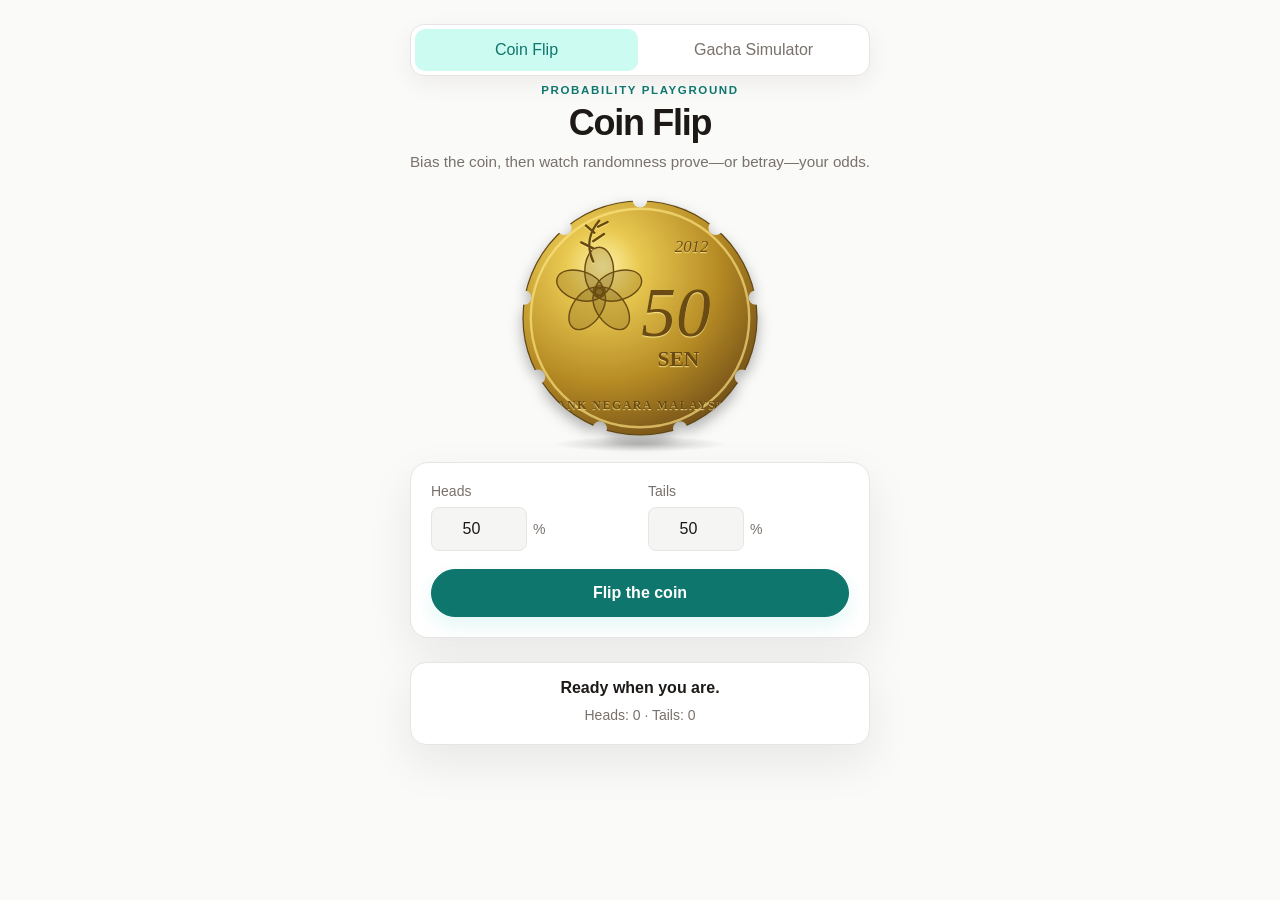
==== commit c5675704: "refactor: load coin flip view from shell" ====
--- a/index.html
+++ b/index.html
@@ -5,152 +5,10 @@
 	<meta name="viewport" content="width=device-width, initial-scale=1, viewport-fit=cover">
 	<title>Coin Flip</title>
 	<link rel="icon" href="data:image/svg+xml,<svg xmlns='http://www.w3.org/2000/svg' viewBox='0 0 100 100'><text y='.9em' font-size='90'>🪙</text></svg>">
-	<link rel="stylesheet" href="styles.css?v=10">
-	<script>
-		// Embed mode ( ?embed=1 ) hides the simulator nav and trims page chrome
-		// so the app sits cleanly inside a parent page's iframe ( game corner ).
-		if ( new URLSearchParams( location.search ).has( "embed" ) ) {
-			document.documentElement.dataset.embed = "1";
-		}
-	</script>
+	<link rel="stylesheet" href="styles/styles.css?v=10">
 </head>
 <body>
-	<nav class="site-nav" aria-label="Simulators">
-		<a class="nav-link active" href="index.html" aria-current="page">Coin Flip</a>
-		<a class="nav-link" href="gacha.html">Gacha Simulator</a>
-	</nav>
-	<main class="app coin-app">
-		<header class="app-header">
-			<p class="eyebrow">Probability playground</p>
-			<h1>Coin Flip</h1>
-			<p class="app-intro">Bias the coin, then watch randomness prove—or betray—your odds.</p>
-		</header>
-		<div class="scene">
-			<button class="coin-mover" id="coin" type="button" aria-label="Flip the coin">
-				<span class="coin">
-					<span class="coin-face coin-heads" aria-hidden="true">
-						<svg class="coin-art" viewBox="0 0 200 200" focusable="false">
-							<defs>
-								<radialGradient id="heads-metal" cx="34%" cy="28%" r="78%">
-									<stop offset="0%" stop-color="#fff3a8"/>
-									<stop offset="20%" stop-color="#e9c951"/>
-									<stop offset="64%" stop-color="#b58a24"/>
-									<stop offset="100%" stop-color="#735018"/>
-								</radialGradient>
-								<mask id="heads-shape">
-									<circle cx="100" cy="100" r="98" fill="white"/>
-									<g fill="black">
-										<circle cx="100" cy="2" r="6"/>
-										<circle cx="163" cy="24.9" r="6"/>
-										<circle cx="196.5" cy="83" r="6"/>
-										<circle cx="184.9" cy="149" r="6"/>
-										<circle cx="133.5" cy="192.1" r="6"/>
-										<circle cx="66.5" cy="192.1" r="6"/>
-										<circle cx="15.1" cy="149" r="6"/>
-										<circle cx="3.5" cy="83" r="6"/>
-										<circle cx="37" cy="24.9" r="6"/>
-									</g>
-								</mask>
-							</defs>
-							<g mask="url(#heads-shape)">
-								<circle class="coin-metal" cx="100" cy="100" r="98" fill="url(#heads-metal)"/>
-								<circle class="coin-rim" cx="100" cy="100" r="91"/>
-								<g class="coin-hibiscus" transform="translate(66 78)">
-									<ellipse cx="0" cy="-17" rx="12" ry="20"/>
-									<ellipse cx="16" cy="-5" rx="12" ry="20" transform="rotate(72 16 -5)"/>
-									<ellipse cx="10" cy="14" rx="12" ry="20" transform="rotate(144 10 14)"/>
-									<ellipse cx="-10" cy="14" rx="12" ry="20" transform="rotate(216 -10 14)"/>
-									<ellipse cx="-16" cy="-5" rx="12" ry="20" transform="rotate(288 -16 -5)"/>
-									<circle cx="0" cy="0" r="5"/>
-								</g>
-								<path class="coin-engraving coin-sprig" d="M61 53 C55 40 58 28 66 19 M61 42 l-10 -5 M61 36 l9 -6 M62 29 l-7 -6 M65 24 l8 -4"/>
-								<text class="coin-year" x="143" y="45" text-anchor="middle">2012</text>
-								<text class="coin-value" x="130" y="115" text-anchor="middle">50</text>
-								<text class="coin-sen" x="132" y="140" text-anchor="middle">SEN</text>
-								<text class="coin-bank" x="100" y="176" text-anchor="middle">BANK NEGARA MALAYSIA</text>
-							</g>
-						</svg>
-					</span>
-					<span class="coin-face coin-tails" aria-hidden="true">
-						<svg class="coin-art" viewBox="0 0 200 200" focusable="false">
-							<defs>
-								<radialGradient id="tails-metal" cx="36%" cy="28%" r="78%">
-									<stop offset="0%" stop-color="#fff0a1"/>
-									<stop offset="24%" stop-color="#dfbd42"/>
-									<stop offset="68%" stop-color="#a97c1f"/>
-									<stop offset="100%" stop-color="#684615"/>
-								</radialGradient>
-								<pattern id="security-lines" width="3" height="3" patternUnits="userSpaceOnUse" patternTransform="rotate(8)">
-									<line x1="0" y1="0" x2="0" y2="3" stroke="#6b5019" stroke-width="0.7"/>
-								</pattern>
-								<mask id="tails-shape">
-									<circle cx="100" cy="100" r="98" fill="white"/>
-									<g fill="black">
-										<circle cx="100" cy="2" r="6"/>
-										<circle cx="163" cy="24.9" r="6"/>
-										<circle cx="196.5" cy="83" r="6"/>
-										<circle cx="184.9" cy="149" r="6"/>
-										<circle cx="133.5" cy="192.1" r="6"/>
-										<circle cx="66.5" cy="192.1" r="6"/>
-										<circle cx="15.1" cy="149" r="6"/>
-										<circle cx="3.5" cy="83" r="6"/>
-										<circle cx="37" cy="24.9" r="6"/>
-									</g>
-								</mask>
-							</defs>
-							<g mask="url(#tails-shape)">
-								<circle class="coin-metal" cx="100" cy="100" r="98" fill="url(#tails-metal)"/>
-								<circle class="coin-rim" cx="100" cy="100" r="91"/>
-								<circle cx="79" cy="103" r="61" fill="url(#security-lines)" opacity="0.72"/>
-								<g class="coin-dots">
-									<circle cx="28" cy="58" r="2.6"/><circle cx="22" cy="76" r="2.6"/>
-									<circle cx="20" cy="96" r="2.6"/><circle cx="22" cy="116" r="2.6"/>
-									<circle cx="28" cy="136" r="2.6"/><circle cx="39" cy="154" r="2.6"/>
-									<circle cx="53" cy="168" r="2.6"/><circle cx="70" cy="178" r="2.6"/>
-									<circle cx="89" cy="183" r="2.6"/><circle cx="109" cy="183" r="2.6"/>
-									<circle cx="129" cy="178" r="2.6"/><circle cx="146" cy="168" r="2.6"/>
-									<circle cx="160" cy="154" r="2.6"/><circle cx="171" cy="136" r="2.6"/>
-								</g>
-								<g class="coin-tendrils">
-									<path d="M71 150 C75 127 82 110 101 95 C119 80 123 62 111 49 C99 36 80 42 82 57 C84 69 99 68 101 58"/>
-									<path d="M92 132 C116 138 135 126 133 109 C131 94 112 94 108 108 C105 120 119 125 126 116"/>
-									<path d="M95 97 C78 89 69 74 74 61 C79 48 94 49 98 60"/>
-									<path d="M72 145 C58 133 54 118 62 106 M105 91 C122 89 140 78 143 61"/>
-									<path d="M62 106 C53 103 47 107 44 115 C53 118 60 115 62 106 M143 61 C152 57 158 60 161 68 C152 71 146 69 143 61"/>
-								</g>
-								<text class="coin-latent" x="148" y="104" text-anchor="middle">50</text>
-							</g>
-						</svg>
-					</span>
-				</span>
-			</button>
-			<div class="coin-shadow" aria-hidden="true"></div>
-		</div>
-		<section class="control-card coin-controls" aria-label="Coin controls">
-			<div class="controls">
-				<label class="percent-field">
-					<span>Heads</span>
-					<span class="percent-input-row">
-						<input id="heads-input" type="number" min="0" max="100" step="0.01" value="50" inputmode="decimal" aria-describedby="coin-error" required>
-						<span class="percent-suffix">%</span>
-					</span>
-				</label>
-				<label class="percent-field">
-					<span>Tails</span>
-					<span class="percent-input-row">
-						<input id="tails-input" type="number" min="0" max="100" step="0.01" value="50" inputmode="decimal" aria-describedby="coin-error" required>
-						<span class="percent-suffix">%</span>
-					</span>
-				</label>
-			</div>
-			<p class="field-error" id="coin-error" role="alert" hidden>Enter a valid percentage before flipping.</p>
-			<button class="primary-button" id="flip-button" type="button">Flip the coin</button>
-		</section>
-		<section class="result-panel" aria-label="Flip results">
-			<p class="result" id="result" aria-live="polite">Ready when you are.</p>
-			<p class="stats" id="stats">Heads: 0 · Tails: 0</p>
-		</section>
-	</main>
-	<script src="script.js?v=5"></script>
+	<div id="app" aria-live="polite"></div>
+	<script src="js/view-loader.js?v=1" data-view="views/coin-flip.html" data-script="js/script.js?v=5" defer></script>
 </body>
 </html>
--- a/styles/styles.css
+++ b/styles/styles.css
@@ -0,0 +1,852 @@
+:root {
+	/* color-scheme keeps native spinners and scrollbars on theme in dark mode */
+	color-scheme: light dark;
+	--bg: #fafaf9;
+	--fg: #1c1917;
+	--muted: #78716c;
+	--accent: #0f766e;
+	--border: #e7e5e4;
+	--hover: rgba( 28, 25, 23, 0.06 );
+	--surface: #ffffff;
+	--surface-muted: #f5f5f4;
+	--accent-soft: #ccfbf1;
+	--accent-contrast: #ffffff;
+	--page-glow: rgba( 20, 184, 166, 0.12 );
+	--shadow: 0 18px 45px rgba( 28, 25, 23, 0.08 );
+}
+
+@media ( prefers-color-scheme: dark ) {
+	:root {
+		--bg: #171717;
+		--fg: #f5f5f4;
+		--muted: #a8a29e;
+		--accent: #5eead4;
+		--border: #262626;
+		--hover: rgba( 245, 245, 244, 0.08 );
+		--surface: #202020;
+		--surface-muted: #292929;
+		--accent-soft: rgba( 94, 234, 212, 0.14 );
+		--accent-contrast: #10201d;
+		--page-glow: rgba( 45, 212, 191, 0.10 );
+		--shadow: 0 22px 55px rgba( 0, 0, 0, 0.28 );
+	}
+}
+
+/* A parent page can force either palette; these blocks sit after the media query so they win. */
+:root[data-theme="light"] {
+	color-scheme: light;
+	--bg: #fafaf9;
+	--fg: #1c1917;
+	--muted: #78716c;
+	--accent: #0f766e;
+	--border: #e7e5e4;
+	--hover: rgba( 28, 25, 23, 0.06 );
+	--surface: #ffffff;
+	--surface-muted: #f5f5f4;
+	--accent-soft: #ccfbf1;
+	--accent-contrast: #ffffff;
+	--page-glow: rgba( 20, 184, 166, 0.12 );
+	--shadow: 0 18px 45px rgba( 28, 25, 23, 0.08 );
+}
+
+:root[data-theme="dark"] {
+	color-scheme: dark;
+	--bg: #171717;
+	--fg: #f5f5f4;
+	--muted: #a8a29e;
+	--accent: #5eead4;
+	--border: #262626;
+	--hover: rgba( 245, 245, 244, 0.08 );
+	--surface: #202020;
+	--surface-muted: #292929;
+	--accent-soft: rgba( 94, 234, 212, 0.14 );
+	--accent-contrast: #10201d;
+	--page-glow: rgba( 45, 212, 191, 0.10 );
+	--shadow: 0 22px 55px rgba( 0, 0, 0, 0.28 );
+}
+
+* {
+	box-sizing: border-box;
+}
+
+[hidden] {
+	display: none !important;
+}
+
+body {
+	margin: 0;
+	min-height: 100dvh;
+	/* Flex column keeps the nav above the app; the app's auto margin does the centring */
+	display: flex;
+	flex-direction: column;
+	align-items: center;
+	background: var( --bg );
+	color: var( --fg );
+	font-family: "Avenir Next", Avenir, "Segoe UI", Roboto, "Helvetica Neue", sans-serif;
+	/* Safe-area insets keep the column clear of notches and home indicators */
+	padding: calc( env( safe-area-inset-top ) + 24px ) calc( env( safe-area-inset-right ) + 24px ) calc( env( safe-area-inset-bottom ) + 24px ) calc( env( safe-area-inset-left ) + 24px );
+}
+
+.app {
+	display: flex;
+	flex-direction: column;
+	align-items: center;
+	gap: 24px;
+	width: 100%;
+	max-width: 34rem;
+	/* Auto margins centre the app when the page is short and scroll cleanly when it is not */
+	margin: auto 0;
+}
+
+h1 {
+	margin: 0;
+	font-size: clamp( 1.5rem, 5vw, 2.25rem );
+	font-weight: 750;
+	letter-spacing: -0.035em;
+	text-wrap: balance;
+}
+
+.scene {
+	position: relative;
+	width: clamp( 160px, 40vw, 240px );
+	height: clamp( 160px, 40vw, 240px );
+}
+
+.coin-shadow {
+	position: absolute;
+	left: 50%;
+	bottom: -14px;
+	width: 72%;
+	height: 16px;
+	margin-left: -36%;
+	border-radius: 50%;
+	/* Soft ellipse reads as the coin's shadow on the ground */
+	background: radial-gradient( ellipse, rgba( 0, 0, 0, 0.22 ), transparent 70% );
+	pointer-events: none;
+}
+
+.coin-mover {
+	position: relative;
+	width: 100%;
+	height: 100%;
+	/* The coin is a button now: click it, or focus it and press Enter or Space */
+	cursor: pointer;
+	user-select: none;
+	min-height: 0;
+	padding: 0;
+	border: 0;
+	background: transparent;
+	color: inherit;
+	/* Perspective must sit on the parent of the rotating element, not a grandparent */
+	perspective: 900px;
+}
+
+.coin {
+	display: block;
+	position: relative;
+	width: 100%;
+	height: 100%;
+	transform-style: preserve-3d;
+	will-change: transform;
+}
+
+.coin-mover.flipping {
+	/* The arc carries the coin up and down with gravity easings per segment */
+	animation: toss-arc 1s;
+	/* While the toss runs the coin ignores clicks, so a rapid click cannot queue another flip */
+	pointer-events: none;
+}
+
+.coin-mover.flipping .coin {
+	/* The spin runs at constant angular speed, exactly like a real tossed coin */
+	animation: toss-spin 1s linear forwards;
+}
+
+.coin-mover.flipping ~ .coin-shadow {
+	/* The ground shadow shrinks and fades as the coin rises, returns as it falls */
+	animation: toss-shadow 1s;
+}
+
+.coin-mover:focus-visible {
+	/* Keyboard focus gets a clear ring around the round coin */
+	outline: 2px solid var( --accent );
+	outline-offset: 6px;
+	border-radius: 50%;
+}
+
+@keyframes toss-arc {
+	/* Ease-out on the rise (fast launch, slow at apex), ease-in on the fall (slow drop, fast land) */
+	0%   { transform: translateY( 0 ) scale( 1 ); animation-timing-function: ease-out; }
+	45%  { transform: translateY( -150px ) scale( 0.94 ); animation-timing-function: ease-in; }
+	100% { transform: translateY( 0 ) scale( 1 ); }
+}
+
+@keyframes toss-spin {
+	0%   { transform: rotateX( var( --flip-from, 0deg ) ); }
+	100% { transform: rotateX( var( --flip-to, 1800deg ) ); }
+}
+
+@keyframes toss-shadow {
+	0%   { transform: scale( 1 ); opacity: 0.7; }
+	45%  { transform: scale( 0.5 ); opacity: 0.2; }
+	100% { transform: scale( 1 ); opacity: 0.7; }
+}
+
+.coin-face {
+	position: absolute;
+	inset: 0;
+	backface-visibility: hidden;
+}
+
+.coin-art {
+	display: block;
+	width: 100%;
+	height: 100%;
+	overflow: visible;
+	pointer-events: none;
+	filter: drop-shadow( 0 6px 7px rgba( 0, 0, 0, 0.3 ) );
+}
+
+.coin-metal {
+	stroke: #604514;
+	stroke-width: 2;
+}
+
+.coin-rim {
+	fill: none;
+	stroke: rgba( 255, 231, 132, 0.65 );
+	stroke-width: 2;
+}
+
+.coin-hibiscus ellipse,
+.coin-hibiscus circle {
+	fill: rgba( 102, 72, 15, 0.22 );
+	stroke: #6b4d14;
+	stroke-width: 1.2;
+}
+
+.coin-engraving,
+.coin-tendrils path {
+	fill: none;
+	stroke: #654812;
+	stroke-linecap: round;
+	stroke-linejoin: round;
+	filter: drop-shadow( 0 1px 0 rgba( 255, 232, 134, 0.75 ) );
+}
+
+.coin-engraving {
+	stroke-width: 2;
+}
+
+.coin-tendrils path {
+	stroke-width: 4.5;
+}
+
+.coin-value,
+.coin-sen,
+.coin-year,
+.coin-bank,
+.coin-latent {
+	fill: #6a4b13;
+	font-family: Georgia, "Times New Roman", serif;
+	filter: drop-shadow( 0 1px 0 rgba( 255, 235, 145, 0.8 ) );
+}
+
+.coin-value {
+	font-size: 58px;
+	font-style: italic;
+}
+
+.coin-sen {
+	font-size: 18px;
+	font-weight: 700;
+}
+
+.coin-year {
+	font-size: 14px;
+	font-style: italic;
+}
+
+.coin-bank {
+	font-size: 10px;
+	font-weight: 700;
+	letter-spacing: 1.2px;
+}
+
+.coin-dots {
+	fill: #765718;
+	filter: drop-shadow( 0 1px 0 rgba( 255, 235, 145, 0.75 ) );
+}
+
+.coin-latent {
+	font-size: 24px;
+	font-weight: 700;
+	opacity: 0.28;
+}
+
+.coin-tails {
+	/* Tails starts rotated so it is the hidden back until the coin flips */
+	transform: rotateX( 180deg );
+}
+
+.controls {
+	display: flex;
+	gap: 16px;
+	width: 100%;
+}
+
+.percent-field {
+	display: flex;
+	flex-direction: column;
+	gap: 8px;
+	flex: 1;
+	min-width: 0;
+	color: var( --muted );
+	font-size: 0.875rem;
+}
+
+input {
+	min-height: 44px;
+	width: 100%;
+	padding: 8px 12px;
+	border: 1px solid var( --border );
+	border-radius: 8px;
+	background: transparent;
+	color: var( --fg );
+	font: inherit;
+	font-size: 16px; /* 16px stops iOS from auto-zooming the focused field */
+	font-variant-numeric: tabular-nums;
+	text-align: center;
+}
+
+input:focus {
+	border-color: var( --accent );
+}
+
+input:focus-visible,
+button:focus-visible {
+	/* Keyboard focus keeps a visible ring instead of relying on the border tint alone */
+	outline: 2px solid var( --accent );
+	outline-offset: 2px;
+}
+
+button {
+	min-height: 48px;
+	padding: 14px 32px;
+	border: 1px solid var( --border );
+	border-radius: 999px;
+	background: transparent;
+	color: var( --fg );
+	font: inherit;
+	font-size: 1rem;
+	cursor: pointer;
+	transition: background 120ms ease, transform 120ms ease;
+}
+
+button:hover {
+	background: var( --hover );
+}
+
+button:active {
+	transform: scale( 0.98 );
+}
+
+.coin-mover:hover {
+	background: transparent;
+}
+
+.coin-mover:active {
+	transform: none;
+}
+
+.coin-mover:disabled {
+	opacity: 1;
+}
+
+button:disabled {
+	opacity: 0.5;
+	cursor: default;
+}
+
+.result {
+	margin: 0;
+	min-height: 1.5em;
+	font-weight: 600;
+	color: var( --muted );
+}
+
+.stats {
+	margin: 0;
+	min-height: 1.5em;
+	font-size: 0.875rem;
+	font-variant-numeric: tabular-nums;
+	color: var( --muted );
+}
+
+.site-nav {
+	display: flex;
+	gap: 4px;
+	width: 100%;
+	max-width: 34rem;
+	margin-bottom: 8px;
+	border-bottom: 1px solid var( --border );
+}
+
+.nav-link {
+	padding: 12px 16px;
+	margin-bottom: -1px;
+	border-bottom: 2px solid transparent;
+	color: var( --muted );
+	font-weight: 500;
+	text-decoration: none;
+}
+
+.nav-link:hover {
+	background: var( --hover );
+	color: var( --fg );
+}
+
+.nav-link.active {
+	/* The active page keeps the accent underline so the current tab is obvious */
+	border-bottom-color: var( --accent );
+	color: var( --accent );
+}
+
+.gacha-controls {
+	display: flex;
+	align-items: flex-end;
+	gap: 16px;
+	width: 100%;
+}
+
+.percent-input-row {
+	display: flex;
+	align-items: center;
+	gap: 6px;
+}
+
+.percent-input-row input {
+	width: 6rem;
+}
+
+.percent-suffix {
+	color: var( --muted );
+	font-size: 0.875rem;
+}
+
+.button-row {
+	display: flex;
+	gap: 8px;
+}
+
+.field-error {
+	margin: 0;
+	width: 100%;
+	color: #dc2626;
+	font-size: 0.875rem;
+}
+
+.status {
+	margin: 0;
+	min-height: 1.5em;
+	color: var( --muted );
+}
+
+.results-grid {
+	/* Exactly five cards per row, gacha-style, at every viewport width */
+	display: grid;
+	grid-template-columns: repeat( 5, 1fr );
+	gap: 8px;
+	width: 100%;
+	margin: 0;
+	padding: 0;
+	list-style: none;
+}
+
+.card {
+	overflow: hidden;
+	border: 2px solid var( --border );
+	border-radius: 10px;
+	background: var( --bg );
+}
+
+.card-media {
+	position: relative;
+	aspect-ratio: 3 / 4;
+	background: var( --hover );
+}
+
+.card-media img {
+	display: block;
+	width: 100%;
+	height: 100%;
+	object-fit: cover;
+	transition: transform 150ms ease;
+}
+
+.card-fallback {
+	display: grid;
+	place-items: center;
+	height: 100%;
+	color: var( --muted );
+	font-size: 0.75rem;
+}
+
+.card-link {
+	display: block;
+	text-decoration: none;
+}
+
+.card-link:focus-visible {
+	/* Keyboard focus on a card link gets the same ring as buttons and inputs */
+	outline: 2px solid var( --accent );
+	outline-offset: 2px;
+	border-radius: 8px;
+}
+
+.card:hover .card-media img {
+	/* A gentle zoom signals the card is clickable without hiding the artwork */
+	transform: scale( 1.03 );
+}
+
+.rarity-badge {
+	/* The badge sits inside the artwork so each card is just image plus rarity */
+	position: absolute;
+	top: 6px;
+	left: 6px;
+	padding: 2px 7px;
+	border-radius: 999px;
+	font-size: 0.7rem;
+	font-weight: 700;
+	letter-spacing: 0.04em;
+	box-shadow: 0 1px 3px rgba( 0, 0, 0, 0.35 );
+}
+
+.card-ssr {
+	/* Gold reads as the top rarity; the glow stays subtle so the art is the focus */
+	border-color: #d4af37;
+	box-shadow: 0 0 12px rgba( 212, 175, 55, 0.35 );
+}
+
+.card-ssr .rarity-badge {
+	background: #d4af37;
+	color: #3f2d00;
+}
+
+.card-sr {
+	border-color: #a855f7;
+}
+
+.card-sr .rarity-badge {
+	background: #a855f7;
+	color: #1e1033;
+}
+
+.card-r {
+	border-color: #3b82f6;
+}
+
+.card-r .rarity-badge {
+	background: #3b82f6;
+	color: #0b1d33;
+}
+
+.summary {
+	display: flex;
+	flex-direction: column;
+	gap: 4px;
+	width: 100%;
+}
+
+/* Operate surfaces keep controls prominent and feedback compact. */
+.app-header {
+	display: grid;
+	justify-items: center;
+	gap: 6px;
+	text-align: center;
+}
+
+.eyebrow {
+	margin: 0;
+	color: var( --accent );
+	font-size: 0.72rem;
+	font-weight: 750;
+	letter-spacing: 0.14em;
+	text-transform: uppercase;
+}
+
+.app-intro {
+	max-width: 30rem;
+	margin: 0;
+	color: var( --muted );
+	font-size: 0.95rem;
+	line-height: 1.55;
+	text-wrap: pretty;
+}
+
+.gacha-app {
+	flex: 0 0 auto;
+	justify-content: flex-start;
+	margin-block: clamp( 2rem, 7vh, 4rem ) 0;
+}
+
+.control-card,
+.result-panel,
+.summary {
+	width: 100%;
+	border: 1px solid var( --border );
+	background: var( --surface );
+	box-shadow: var( --shadow );
+}
+
+.control-card {
+	display: grid;
+	gap: 18px;
+	padding: 20px;
+	border-radius: 18px;
+}
+
+.coin-controls .primary-button {
+	width: 100%;
+}
+
+.result-panel {
+	display: grid;
+	gap: 4px;
+	padding: 16px 20px;
+	border-radius: 16px;
+	text-align: center;
+}
+
+.result-panel .result {
+	color: var( --fg );
+	font-size: 1rem;
+}
+
+input {
+	background: var( --surface-muted );
+	transition: border-color 120ms ease, box-shadow 120ms ease, background 120ms ease;
+}
+
+input:focus {
+	background: var( --surface );
+	box-shadow: 0 0 0 3px var( --accent-soft );
+}
+
+.primary-button {
+	border-color: var( --accent );
+	background: var( --accent );
+	color: var( --accent-contrast );
+	font-weight: 700;
+	box-shadow: 0 8px 20px var( --page-glow );
+}
+
+.primary-button:hover {
+	background: var( --accent );
+	filter: brightness( 1.08 );
+	transform: translateY( -1px );
+}
+
+.site-nav {
+	padding: 4px;
+	border: 1px solid var( --border );
+	border-radius: 14px;
+	background: var( --surface );
+	box-shadow: 0 8px 24px rgba( 28, 25, 23, 0.06 );
+}
+
+.nav-link {
+	margin: 0;
+	border: 0;
+	border-radius: 10px;
+	text-align: center;
+	flex: 1;
+}
+
+.nav-link.active {
+	background: var( --accent-soft );
+}
+
+.expected-line {
+	color: var( --fg );
+	font-weight: 600;
+}
+
+.odds-breakdown {
+	display: grid;
+	grid-template-columns: repeat( 3, 1fr );
+	gap: 8px;
+}
+
+.odds-chip {
+	display: flex;
+	justify-content: space-between;
+	gap: 6px;
+	padding: 8px 10px;
+	border: 1px solid var( --border );
+	border-radius: 10px;
+	background: var( --surface-muted );
+	color: var( --muted );
+	font-size: 0.75rem;
+	font-variant-numeric: tabular-nums;
+}
+
+.odds-chip strong {
+	color: var( --fg );
+}
+
+.odds-ssr {
+	border-color: rgba( 212, 175, 55, 0.55 );
+}
+
+.odds-sr {
+	border-color: rgba( 168, 85, 247, 0.48 );
+}
+
+.odds-r {
+	border-color: rgba( 59, 130, 246, 0.48 );
+}
+
+.odds-ten {
+	grid-column: 1 / -1;
+	background: var( --accent-soft );
+}
+
+.results-heading {
+	display: flex;
+	align-items: baseline;
+	justify-content: space-between;
+	gap: 16px;
+	width: 100%;
+}
+
+.results-heading h2,
+.results-heading p {
+	margin: 0;
+}
+
+.results-heading h2 {
+	font-size: 1rem;
+	letter-spacing: -0.01em;
+}
+
+.results-heading p {
+	color: var( --muted );
+	font-size: 0.75rem;
+}
+
+.empty-state {
+	width: 100%;
+	margin: 0;
+	padding: 28px 18px;
+	border: 1px dashed var( --border );
+	border-radius: 14px;
+	background: var( --surface-muted );
+	color: var( --muted );
+	font-size: 0.875rem;
+	line-height: 1.5;
+	text-align: center;
+}
+
+.summary {
+	gap: 6px;
+	padding: 14px 16px;
+	border-radius: 14px;
+	box-shadow: none;
+}
+
+.card {
+	box-shadow: 0 4px 12px rgba( 0, 0, 0, 0.08 );
+	animation: card-reveal 260ms both;
+}
+
+.card.card-ssr {
+	box-shadow: 0 4px 12px rgba( 0, 0, 0, 0.08 ), 0 0 12px rgba( 212, 175, 55, 0.35 );
+}
+
+.card:nth-child( 2n ) {
+	animation-delay: 30ms;
+}
+
+.card:nth-child( 3n ) {
+	animation-delay: 60ms;
+}
+
+@keyframes card-reveal {
+	from {
+		opacity: 0;
+		transform: translateY( 8px ) scale( 0.98 );
+	}
+	to {
+		opacity: 1;
+		transform: translateY( 0 ) scale( 1 );
+	}
+}
+
+@media ( prefers-reduced-motion: reduce ) {
+	*,
+	*::before,
+	*::after {
+		scroll-behavior: auto !important;
+		animation-duration: 0.01ms !important;
+		animation-iteration-count: 1 !important;
+		transition-duration: 0.01ms !important;
+	}
+}
+
+@media ( max-width: 600px ) {
+	body {
+		padding: calc( env( safe-area-inset-top ) + 16px ) calc( env( safe-area-inset-right ) + 16px ) calc( env( safe-area-inset-bottom ) + 16px ) calc( env( safe-area-inset-left ) + 16px );
+	}
+	/* Inputs stack when needed; the linked coin pair remains side by side on ordinary phones */
+	.controls {
+		flex-direction: column;
+	}
+	.coin-app .controls {
+		flex-direction: row;
+	}
+	/* Gacha controls stack so the pull button stays a full-width tap target */
+	.gacha-controls {
+		flex-direction: column;
+		align-items: stretch;
+	}
+	.button-row button {
+		flex: 1;
+	}
+	.control-card {
+		padding: 16px;
+	}
+	.results-heading {
+		align-items: flex-start;
+		flex-direction: column;
+		gap: 4px;
+	}
+	.results-grid {
+		gap: 4px;
+	}
+	.rarity-badge {
+		padding: 2px 5px;
+		font-size: 0.75rem;
+	}
+}
+
+@media ( max-width: 340px ) {
+	.coin-app .controls {
+		flex-direction: column;
+	}
+}
+
+/* Embed mode ( [data-embed] ) keeps only the app: no nav, no full-page chrome */
+:root[data-embed] body {
+	min-height: 0;
+	background: transparent;
+	padding: 20px;
+}
+
+:root[data-embed] .site-nav {
+	display: none;
+}
+
+:root[data-embed] .gacha-app {
+	margin-block: 0;
+}
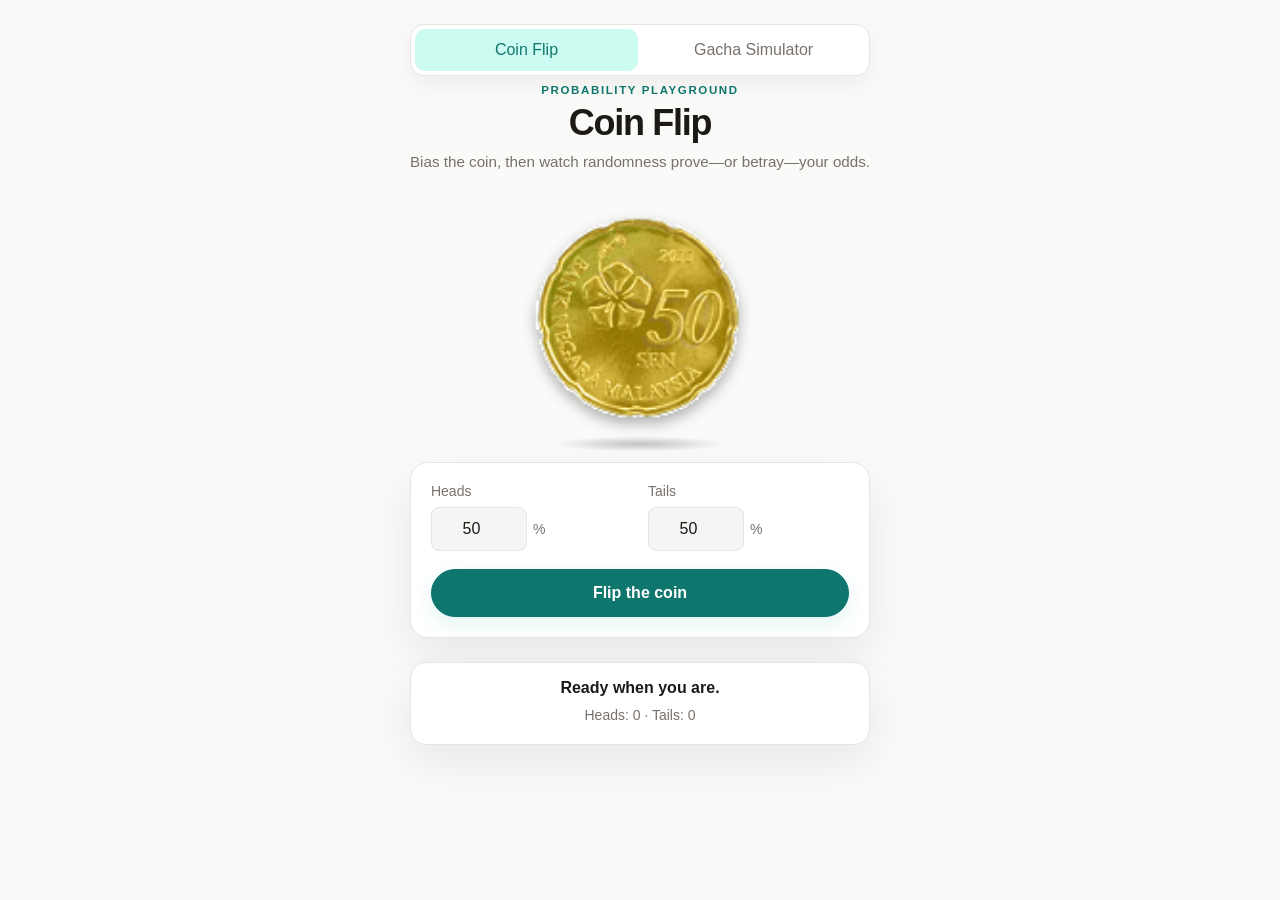
==== commit bc9f4f8c: "fix: bust GitHub Pages deployment caches" ====
--- a/index.html
+++ b/index.html
@@ -5,10 +5,10 @@
 	<meta name="viewport" content="width=device-width, initial-scale=1, viewport-fit=cover">
 	<title>Coin Flip</title>
 	<link rel="icon" href="data:image/svg+xml,<svg xmlns='http://www.w3.org/2000/svg' viewBox='0 0 100 100'><text y='.9em' font-size='90'>🪙</text></svg>">
-	<link rel="stylesheet" href="styles/styles.css?v=10">
+	<link rel="stylesheet" href="styles/styles.css?v=__BUILD_VERSION__">
 </head>
 <body>
 	<div id="app" aria-live="polite"></div>
-	<script src="js/view-loader.js?v=1" data-view="views/coin-flip.html" data-script="js/script.js?v=5" defer></script>
+	<script src="js/view-loader.js?v=__BUILD_VERSION__" data-view="views/coin-flip.html?v=__BUILD_VERSION__" data-script="js/script.js?v=__BUILD_VERSION__" defer></script>
 </body>
 </html>
--- a/styles/styles.css
+++ b/styles/styles.css
@@ -202,6 +202,7 @@
 	display: block;
 	width: 100%;
 	height: 100%;
+	object-fit: contain;
 	overflow: visible;
 	pointer-events: none;
 	filter: drop-shadow( 0 6px 7px rgba( 0, 0, 0, 0.3 ) );
@@ -412,9 +413,32 @@
 	color: var( --accent );
 }
 
+.pool-field {
+	display: grid;
+	gap: 8px;
+	color: var( --muted );
+	font-size: 0.875rem;
+}
+
+select {
+	min-height: 44px;
+	padding: 8px 12px;
+	border: 1px solid var( --border );
+	border-radius: 8px;
+	background: var( --surface-muted );
+	color: var( --fg );
+	font: inherit;
+}
+
+select:focus-visible {
+	outline: 2px solid var( --accent );
+	outline-offset: 2px;
+}
+
 .gacha-controls {
-	display: flex;
-	align-items: flex-end;
+	display: grid;
+	grid-template-columns: repeat( 2, minmax( 0, 1fr ) );
+	align-items: end;
 	gap: 16px;
 	width: 100%;
 }
@@ -533,6 +557,53 @@
 	color: #3f2d00;
 }
 
+.card-ur {
+	border-color: #f9a8d4;
+	box-shadow: 0 0 20px rgba( 244, 114, 182, 0.95 ), 0 0 44px rgba( 192, 132, 252, 0.72 );
+	filter: drop-shadow( 0 0 10px rgba( 244, 114, 182, 0.78 ) );
+	animation: ur-glow 1.35s ease-in-out infinite alternate;
+}
+
+.card-ur .card-media::before {
+	content: "";
+	position: absolute;
+	z-index: 1;
+	inset: 0;
+	pointer-events: none;
+	background: radial-gradient( circle at 50% 18%, rgba( 255, 255, 255, 0.65 ), transparent 26% ), linear-gradient( 135deg, rgba( 244, 114, 182, 0.32 ), transparent 42%, rgba( 192, 132, 252, 0.28 ) );
+	mix-blend-mode: screen;
+	animation: ur-aura 1.35s ease-in-out infinite alternate;
+}
+
+.card-ur .card-media::after {
+	content: "";
+	position: absolute;
+	z-index: 1;
+	inset: 4px;
+	border: 1px solid rgba( 255, 255, 255, 0.82 );
+	border-radius: 7px;
+	box-shadow: inset 0 0 12px rgba( 255, 255, 255, 0.55 );
+	pointer-events: none;
+}
+
+.card-ur .rarity-badge {
+	z-index: 2;
+	background: linear-gradient( 135deg, #fdf2f8 0%, #f9a8d4 30%, #c084fc 100% );
+	color: #3b1234;
+	text-shadow: 0 0 6px rgba( 255, 255, 255, 0.95 );
+	box-shadow: 0 0 8px rgba( 255, 255, 255, 0.85 ), 0 0 16px rgba( 244, 114, 182, 0.9 );
+}
+
+@keyframes ur-glow {
+	from { box-shadow: 0 0 16px rgba( 244, 114, 182, 0.78 ), 0 0 32px rgba( 192, 132, 252, 0.48 ); filter: drop-shadow( 0 0 7px rgba( 244, 114, 182, 0.65 ) ); }
+	to   { box-shadow: 0 0 30px rgba( 244, 114, 182, 1 ), 0 0 68px rgba( 192, 132, 252, 0.92 ); filter: drop-shadow( 0 0 18px rgba( 244, 114, 182, 1 ) ); }
+}
+
+@keyframes ur-aura {
+	from { opacity: 0.46; }
+	to   { opacity: 0.92; }
+}
+
 .card-sr {
 	border-color: #a855f7;
 }
@@ -674,7 +745,7 @@
 
 .odds-breakdown {
 	display: grid;
-	grid-template-columns: repeat( 3, 1fr );
+	grid-template-columns: repeat( 4, 1fr );
 	gap: 8px;
 }
 
@@ -707,6 +778,11 @@
 	border-color: rgba( 59, 130, 246, 0.48 );
 }
 
+.odds-ur {
+	border-color: rgba( 244, 114, 182, 0.75 );
+	background: linear-gradient( 135deg, rgba( 244, 114, 182, 0.16 ), var( --surface-muted ) );
+}
+
 .odds-ten {
 	grid-column: 1 / -1;
 	background: var( --accent-soft );
@@ -807,7 +883,7 @@
 	}
 	/* Gacha controls stack so the pull button stays a full-width tap target */
 	.gacha-controls {
-		flex-direction: column;
+		grid-template-columns: 1fr;
 		align-items: stretch;
 	}
 	.button-row button {
